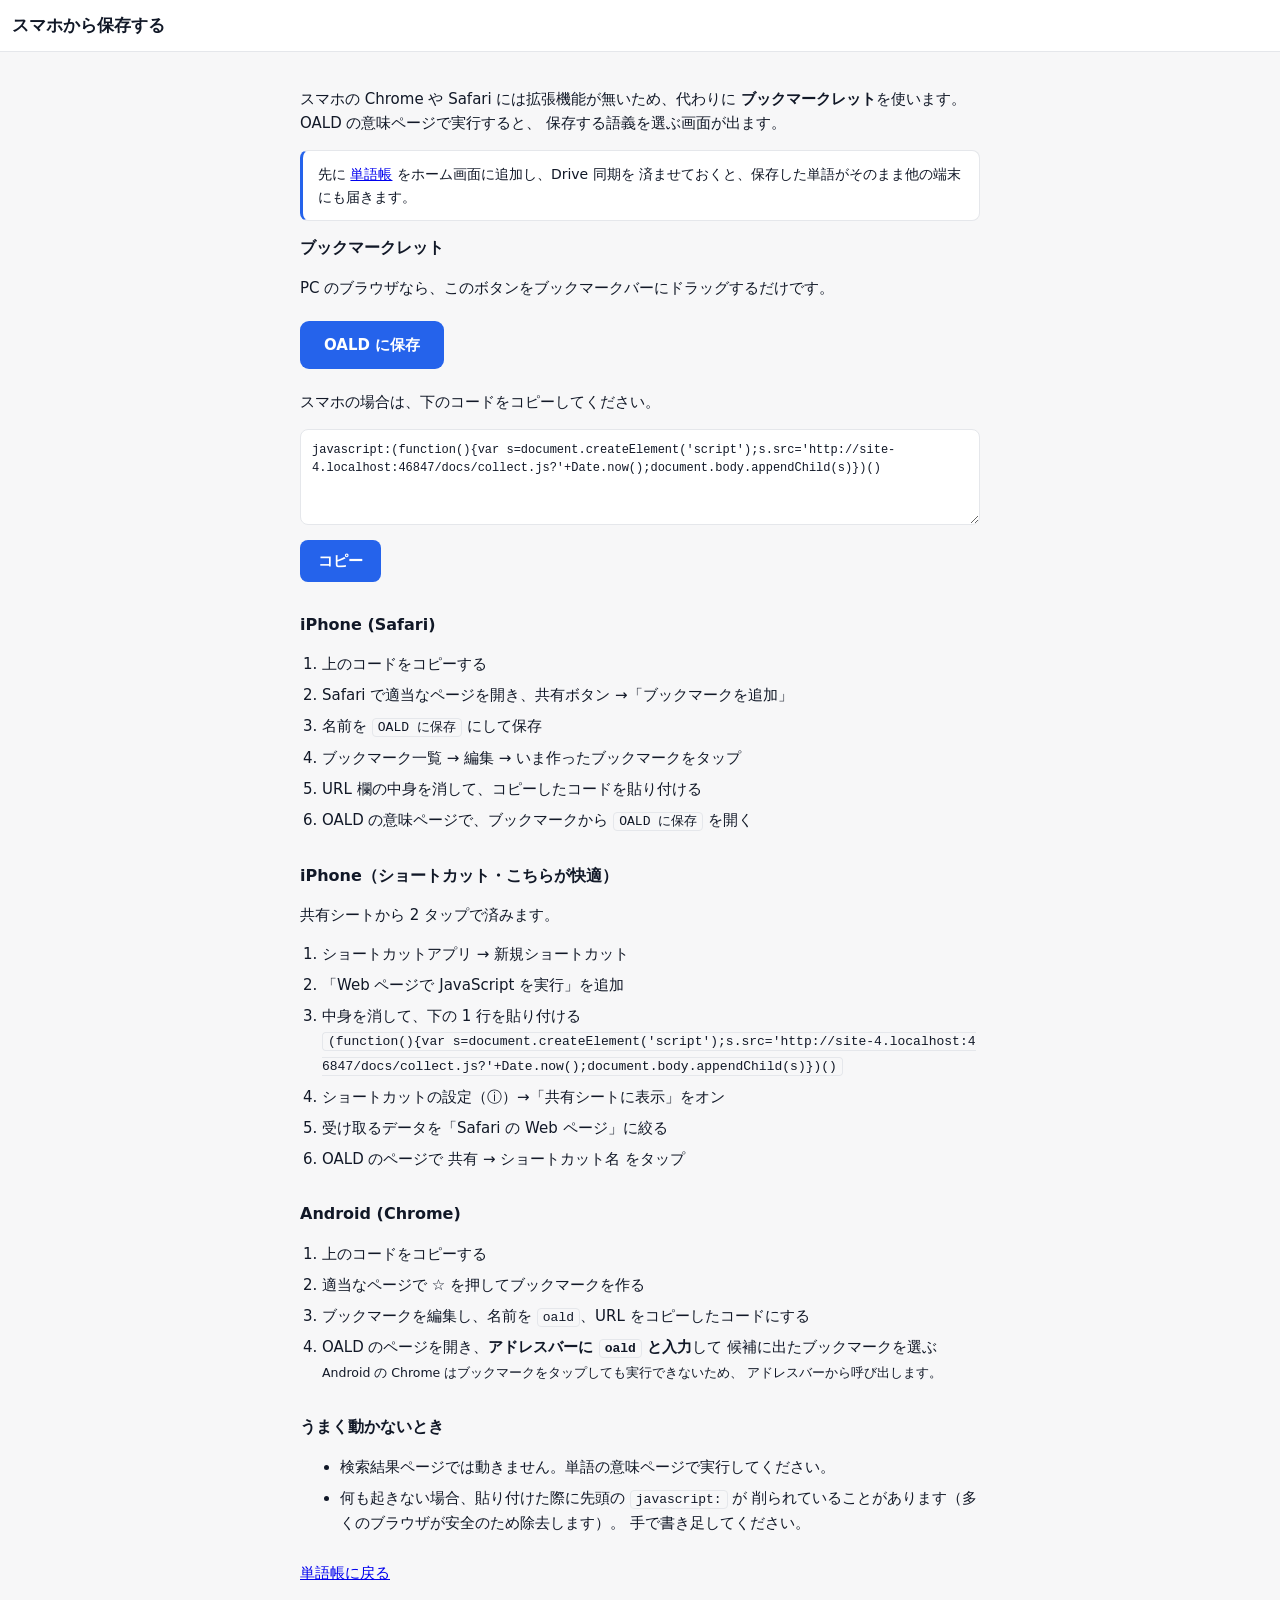
==== docs/bookmarklet.html @ ae875a9f "OALD Vocab: extension, PWA, Drive sync and bookmarklet Chrome extension that saves words from the Ox" ====
<!doctype html>
<html lang="ja">
<meta charset="utf-8">
<meta name="viewport" content="width=device-width, initial-scale=1, viewport-fit=cover">
<meta name="theme-color" content="#1b1e25">
<title>スマホから保存する - OALD 単語帳</title>
<link rel="stylesheet" href="review.css">
<link rel="stylesheet" href="mobile.css">
<style>
  .doc { max-width: 720px; margin: 0 auto; padding: 20px; }
  .doc h2 { font-size: 16px; margin: 30px 0 10px; }
  .doc h2:first-of-type { margin-top: 12px; }
  .doc ol { padding-left: 22px; }
  .doc li { margin: 7px 0; }
  .doc code {
    background: var(--bg); border: 1px solid var(--line); border-radius: 4px;
    padding: 1px 5px; font-size: 13px; word-break: break-all;
  }
  .grab {
    display: inline-block; background: var(--accent); color: #fff;
    padding: 12px 24px; border-radius: 9px; font-weight: 700;
    text-decoration: none; margin: 6px 0;
  }
  .code-box {
    width: 100%; font: 12px/1.5 ui-monospace, monospace; padding: 11px;
    border: 1px solid var(--line); border-radius: 8px;
    background: var(--card); color: var(--text); resize: vertical;
  }
  .copy { padding: 9px 18px; background: var(--accent); color: #fff;
    border: 0; border-radius: 8px; font-weight: 600; cursor: pointer; margin-top: 8px; }
  .note-box {
    border: 1px solid var(--line); border-left: 3px solid var(--accent);
    background: var(--card); border-radius: 8px; padding: 12px 15px;
    font-size: 14px; margin: 14px 0;
  }
</style>

<header><h1>スマホから保存する</h1></header>

<div class="doc">
  <p>スマホの Chrome や Safari には拡張機能が無いため、代わりに
    <b>ブックマークレット</b>を使います。OALD の意味ページで実行すると、
    保存する語義を選ぶ画面が出ます。</p>

  <div class="note-box">
    先に <a href="index.html">単語帳</a> をホーム画面に追加し、Drive 同期を
    済ませておくと、保存した単語がそのまま他の端末にも届きます。
  </div>

  <h2>ブックマークレット</h2>
  <p>PC のブラウザなら、このボタンをブックマークバーにドラッグするだけです。</p>
  <p><a class="grab" id="drag" href="#">OALD に保存</a></p>

  <p>スマホの場合は、下のコードをコピーしてください。</p>
  <textarea class="code-box" id="code" rows="4" readonly></textarea>
  <button class="copy" id="copy" type="button">コピー</button>

  <h2>iPhone (Safari)</h2>
  <ol>
    <li>上のコードをコピーする</li>
    <li>Safari で適当なページを開き、共有ボタン →「ブックマークを追加」</li>
    <li>名前を <code>OALD に保存</code> にして保存</li>
    <li>ブックマーク一覧 → 編集 → いま作ったブックマークをタップ</li>
    <li>URL 欄の中身を消して、コピーしたコードを貼り付ける</li>
    <li>OALD の意味ページで、ブックマークから <code>OALD に保存</code> を開く</li>
  </ol>

  <h2>iPhone（ショートカット・こちらが快適）</h2>
  <p>共有シートから 2 タップで済みます。</p>
  <ol>
    <li>ショートカットアプリ → 新規ショートカット</li>
    <li>「Web ページで JavaScript を実行」を追加</li>
    <li>中身を消して、下の 1 行を貼り付ける<br>
      <code id="shortcut-code"></code></li>
    <li>ショートカットの設定（ⓘ）→「共有シートに表示」をオン</li>
    <li>受け取るデータを「Safari の Web ページ」に絞る</li>
    <li>OALD のページで 共有 → ショートカット名 をタップ</li>
  </ol>

  <h2>Android (Chrome)</h2>
  <ol>
    <li>上のコードをコピーする</li>
    <li>適当なページで ☆ を押してブックマークを作る</li>
    <li>ブックマークを編集し、名前を <code>oald</code>、URL をコピーしたコードにする</li>
    <li>OALD のページを開き、<b>アドレスバーに <code>oald</code> と入力</b>して
      候補に出たブックマークを選ぶ<br>
      <small>Android の Chrome はブックマークをタップしても実行できないため、
        アドレスバーから呼び出します。</small></li>
  </ol>

  <h2>うまく動かないとき</h2>
  <ul>
    <li>検索結果ページでは動きません。単語の意味ページで実行してください。</li>
    <li>何も起きない場合、貼り付けた際に先頭の <code>javascript:</code> が
      削られていることがあります（多くのブラウザが安全のため除去します）。
      手で書き足してください。</li>
  </ul>

  <p style="margin-top:26px"><a href="index.html">単語帳に戻る</a></p>
</div>

<script>
  const base = new URL('.', location.href).href;
  const inner = "(function(){var s=document.createElement('script');"
    + "s.src='" + base + "collect.js?'+Date.now();"
    + "document.body.appendChild(s)})()";

  document.getElementById('drag').href = 'javascript:' + inner;
  document.getElementById('code').value = 'javascript:' + inner;
  document.getElementById('shortcut-code').textContent = inner;

  document.getElementById('copy').addEventListener('click', async () => {
    const btn = document.getElementById('copy');
    try {
      await navigator.clipboard.writeText(document.getElementById('code').value);
      btn.textContent = 'コピーしました';
    } catch {
      /* Clipboard access is refused in some mobile contexts; selecting the
         text is then the only thing left to offer. */
      document.getElementById('code').select();
      btn.textContent = '選択しました。長押しでコピー';
    }
    setTimeout(() => { btn.textContent = 'コピー'; }, 2500);
  });
</script>
</html>
---- docs/review.css ----
:root {
  color-scheme: light dark;
  --bg: #f7f7f8; --card: #fff; --text: #111827; --muted: #6b7280;
  --line: #e5e7eb; --accent: #2563eb; --ok: #059669; --bad: #dc2626;
}
@media (prefers-color-scheme: dark) {
  :root {
    --bg: #111318; --card: #1b1e25; --text: #e8eaed; --muted: #9aa0a6;
    --line: #2c313a; --accent: #60a5fa; --ok: #34d399; --bad: #f87171;
  }
}
* { box-sizing: border-box; }
body {
  margin: 0; background: var(--bg); color: var(--text);
  font: 15px/1.6 system-ui, -apple-system, "Segoe UI", "Hiragino Sans", "Noto Sans JP", sans-serif;
}
header {
  display: flex; align-items: center; gap: 14px; flex-wrap: wrap;
  padding: 12px 20px; background: var(--card);
  border-bottom: 1px solid var(--line);
  position: sticky; top: 0; z-index: 10;
}
h1 { font-size: 17px; margin: 0; }
.spacer { flex: 1; }
nav { display: flex; gap: 4px; }
button { font: inherit; cursor: pointer; border: 0; border-radius: 6px; }
.tab { padding: 6px 14px; background: transparent; color: var(--muted); font-weight: 600; }
.tab.is-active { background: var(--accent); color: #fff; }
.ghost { padding: 6px 10px; background: transparent; color: var(--muted); }
.ghost:hover { background: var(--bg); }

section { max-width: 860px; margin: 0 auto; padding: 20px; }
.toolbar { display: flex; gap: 10px; align-items: center; margin-bottom: 18px; }
.toolbar input, .toolbar select {
  font: inherit; padding: 8px 11px; border-radius: 7px;
  border: 1px solid var(--line); background: var(--card); color: var(--text);
}
.toolbar input { flex: 1; }
.count { color: var(--muted); font-size: 13px; white-space: nowrap; }

/* Saved-on date is a first-class grouping, not a footnote. */
.date-group {
  margin: 26px 0 10px; font-size: 13px; font-weight: 700; color: var(--muted);
  display: flex; align-items: center; gap: 10px;
}
.date-group::after { content: ""; flex: 1; height: 1px; background: var(--line); }
.date-group:first-child { margin-top: 0; }

.card {
  background: var(--card); border: 1px solid var(--line);
  border-radius: 10px; padding: 14px 16px; margin-bottom: 10px;
}
.card-head { display: flex; align-items: baseline; gap: 8px; flex-wrap: wrap; }
.hw { font-size: 19px; font-weight: 700; }
.pos { color: var(--muted); font-style: italic; font-size: 13px; }
.cefr {
  background: var(--accent); color: #fff; border-radius: 3px;
  padding: 1px 5px; font-size: 10px; font-weight: 700;
}
.phon { color: var(--muted); font-size: 13px; }
.audio {
  background: transparent; color: var(--accent);
  padding: 2px 5px; font-size: 12px; border: 1px solid var(--line); border-radius: 4px;
}
.card-head .spacer { flex: 1; }
.box { font-size: 11px; color: var(--muted); }
.body { margin-top: 10px; }
.sense { margin: 0 0 12px; }
.def { margin: 0; }
.def .lbl { color: var(--muted); font-style: italic; margin-right: 5px; font-size: 13px; }
ul.ex { margin: 5px 0 0; padding-left: 18px; color: var(--muted); font-size: 14px; }
ul.ex li { margin: 2px 0; }
.collocs { margin-top: 6px; font-size: 13px; }
.collocs b { color: var(--muted); font-weight: 600; }
.chip {
  display: inline-block; background: var(--bg); border: 1px solid var(--line);
  border-radius: 999px; padding: 1px 9px; margin: 2px 3px 2px 0; font-size: 12px;
}
.note {
  width: 100%; margin-top: 8px; font: inherit; font-size: 14px;
  padding: 7px 10px; border-radius: 7px;
  border: 1px dashed var(--line); background: transparent; color: var(--text);
}
.note:focus { border-style: solid; outline: none; border-color: var(--accent); }
.actions { display: flex; gap: 8px; margin-top: 10px; }
.actions a, .actions button {
  font-size: 13px; color: var(--muted); background: transparent;
  text-decoration: none; padding: 3px 8px; border-radius: 5px;
}
.actions a:hover, .actions button:hover { background: var(--bg); color: var(--text); }
.del:hover { color: var(--bad) !important; }
.empty { text-align: center; color: var(--muted); padding: 60px 20px; }

/* Review mode */
.card-area { max-width: 620px; margin: 0 auto; }
.flash {
  background: var(--card); border: 1px solid var(--line); border-radius: 14px;
  padding: 34px 26px; text-align: center; min-height: 260px;
  display: flex; flex-direction: column; justify-content: center; gap: 14px;
}
.flash .hw { font-size: 32px; }
.flash .answer { text-align: left; }
.grade { display: flex; gap: 10px; justify-content: center; margin-top: 18px; }
.grade button { padding: 11px 26px; font-weight: 700; color: #fff; }
.grade .no { background: var(--bad); }
.grade .yes { background: var(--ok); }
.reveal { padding: 11px 26px; background: var(--accent); color: #fff; font-weight: 700; }
.progress { text-align: center; color: var(--muted); font-size: 13px; margin-bottom: 14px; }

/* ---------- audio ---------- */
.audio.big { font-size: 14px; padding: 6px 14px; font-weight: 600; }
.pron-row {
  display: flex; align-items: center; justify-content: center;
  gap: 10px; flex-wrap: wrap; margin: 4px 0 10px;
}
.hw.small { font-size: 17px; font-weight: 700; }

/* ---------- quiz setup ---------- */
#quiz-setup h2 { font-size: 14px; color: var(--muted); margin: 0 0 12px; }
.modes { display: grid; gap: 8px; margin-bottom: 18px; }
.mode {
  display: flex; align-items: center; gap: 12px; cursor: pointer;
  background: var(--card); border: 1px solid var(--line);
  border-radius: 9px; padding: 11px 14px;
}
.mode:hover { border-color: var(--accent); }
.mode.off { opacity: .45; cursor: default; }
.mode.off:hover { border-color: var(--line); }
.mode span { display: block; }
.mode > span:nth-of-type(1) { flex: 1; }
.mode b { display: block; font-size: 14px; font-weight: 600; }
.mode small { color: var(--muted); font-size: 12px; }
.mode .usable { color: var(--muted); font-size: 12px; white-space: nowrap; }
.count-row {
  display: flex; align-items: center; gap: 10px;
  color: var(--muted); font-size: 13px; margin-bottom: 18px;
}
.count-row input {
  width: 76px; font: inherit; padding: 7px 10px;
  border: 1px solid var(--line); border-radius: 7px;
  background: var(--card); color: var(--text);
}

/* ---------- quiz question ---------- */
.flash.quiz { min-height: 0; padding: 26px 24px; }
.q-mode { font-size: 11px; color: var(--muted); letter-spacing: .04em; }
.q-def { font-size: 19px; line-height: 1.5; }
.q-sentence { font-size: 18px; line-height: 1.7; text-align: left; }
.q-sub { font-size: 13px; color: var(--muted); }
.q-label { font-size: 12px; color: var(--muted); margin: 14px 0 6px; text-align: left; }
/* OALD sometimes gives a whole topic plate rather than a single object, so
   allow enough height for those to stay readable. */
.q-image {
  max-width: 100%; max-height: 360px; object-fit: contain;
  margin: 0 auto; border-radius: 8px; background: #fff; padding: 6px;
}
.q-audio { display: flex; justify-content: center; gap: 10px; }

.choices { display: grid; gap: 9px; margin-top: 16px; }
.choice {
  text-align: left; padding: 13px 16px; font-size: 15px;
  background: var(--card); color: var(--text);
  border: 1px solid var(--line); border-radius: 9px;
}
.choice:hover:not(:disabled) { border-color: var(--accent); }
.choice:disabled { cursor: default; }
.choice.is-correct { border-color: var(--ok); background: color-mix(in srgb, var(--ok) 14%, transparent); }
.choice.is-wrong { border-color: var(--bad); background: color-mix(in srgb, var(--bad) 14%, transparent); }

.input-row { display: flex; gap: 8px; margin-top: 16px; }
.answer-input {
  flex: 1; font: inherit; font-size: 16px; padding: 11px 13px;
  border: 1px solid var(--line); border-radius: 9px;
  background: var(--card); color: var(--text); resize: vertical;
}
.answer-input:focus { outline: none; border-color: var(--accent); }
.answer-input.is-correct { border-color: var(--ok); }
.answer-input.is-wrong { border-color: var(--bad); }
.mic {
  padding: 0 14px; font-size: 17px;
  background: var(--card); border: 1px solid var(--line);
}
.mic:hover { border-color: var(--accent); }
.mic.listening { background: var(--bad); border-color: var(--bad); }

.q-foot { margin-top: 18px; text-align: center; }
.verdict { font-size: 17px; font-weight: 700; margin-bottom: 8px; }
.verdict.ok { color: var(--ok); }
.verdict.ng { color: var(--bad); }
.q-detail { font-size: 14px; color: var(--muted); margin-bottom: 10px; }
.q-model { font-size: 14px; color: var(--muted); }
.q-model-box {
  background: var(--card); border: 1px solid var(--line);
  border-radius: 9px; padding: 14px 16px; margin-top: 14px; text-align: left;
}
.chip.hit { border-color: var(--ok); color: var(--ok); }
.chip.miss { opacity: .55; text-decoration: line-through; }

/* ---------- graduation / archive ---------- */
.badge {
  background: var(--muted); color: var(--card);
  border-radius: 3px; padding: 1px 6px; font-size: 10px; font-weight: 700;
}
.card.is-archived { opacity: .72; border-style: dashed; }
.grade.secondary { margin-top: 10px; }
.graduate {
  padding: 8px 20px; font-size: 13px; font-weight: 600;
  background: transparent; color: var(--muted);
  border: 1px solid var(--line); border-radius: 6px;
}
.graduate:hover { border-color: var(--ok); color: var(--ok); }

/* ---------- two-months-old, not graduated ---------- */
.attention {
  border: 1px solid var(--line); border-left: 3px solid #d97706;
  background: var(--card); border-radius: 9px;
  padding: 12px 16px; margin-bottom: 22px;
}
.attention-head { display: flex; align-items: center; gap: 10px; flex-wrap: wrap; }
.attention-head b { font-size: 14px; white-space: nowrap; }
.attention-head .count { flex: 1; white-space: normal; }
#attention-body { margin-top: 14px; }
#attention-body .card { background: var(--bg); }

/* ---------- sense heading / removal ---------- */
.sense-head { display: flex; align-items: center; gap: 8px; margin-bottom: 2px; }
.sense-head .spacer { flex: 1; }
.shcut {
  font-size: 11px; font-weight: 700; letter-spacing: .04em;
  text-transform: uppercase; color: var(--muted);
}
.sense-drop {
  background: transparent; color: var(--muted);
  font-size: 15px; line-height: 1; padding: 2px 7px; border-radius: 5px;
  opacity: 0; transition: opacity .12s;
}
.card:hover .sense-drop { opacity: 1; }
.sense-drop:hover { background: var(--bg); color: var(--bad); }

/* ---------- offline ---------- */
.offline-note {
  margin: 0 0 16px; padding: 10px 14px; font-size: 13px;
  color: #92400e; background: #fffbeb;
  border: 1px solid #fcd34d; border-left: 3px solid #d97706;
  border-radius: 8px;
}
@media (prefers-color-scheme: dark) {
  .offline-note { color: #fcd34d; background: #2b2410; border-color: #78500a; }
}
.q-broken {
  padding: 26px 16px; font-size: 15px; color: var(--muted);
  border: 1px dashed var(--line); border-radius: 9px;
}
---- docs/mobile.css ----
/* Phone-only adjustments on top of the shared review.css. */

.sync-status {
  max-width: 860px; margin: 10px auto 0; padding: 8px 14px;
  font-size: 13px; color: var(--muted);
  background: var(--card); border: 1px solid var(--line); border-radius: 8px;
}
.sync-status.is-ok { color: var(--ok); border-color: var(--ok); }
.sync-status.is-bad { color: var(--bad); border-color: var(--bad); }
.sync-status.is-warn { color: #92400e; background: #fffbeb; border-color: #fcd34d; }
@media (prefers-color-scheme: dark) {
  .sync-status.is-warn { color: #fcd34d; background: #2b2410; border-color: #78500a; }
}

@media (max-width: 760px) {
  header { gap: 8px 6px; padding: 10px 12px; }
  h1 { font-size: 15px; width: 100%; }
  .spacer { display: none; }
  /* Tabs get a row to themselves - sharing one with the action buttons
     squeezes them until the labels wrap onto three lines. */
  nav { flex: 1 1 100%; }
  .tab { flex: 1; padding: 9px 4px; font-size: 13px; white-space: nowrap; }
  header .ghost { flex: 1; padding: 8px 4px; font-size: 12px; white-space: nowrap; }

  section { padding: 14px 12px; }
  .sync-status { margin: 8px 12px 0; }

  /* Filters stack rather than squeezing into an unusable row. */
  .toolbar { flex-wrap: wrap; }
  .toolbar input { flex: 1 1 100%; }
  .toolbar select { flex: 1; }
  .count { width: 100%; }

  .flash { padding: 24px 16px; min-height: 200px; }
  .flash .hw { font-size: 27px; }
  .q-def { font-size: 17px; }
  .q-sentence { font-size: 16px; }

  /* Comfortable tap targets. */
  .choice { padding: 15px 14px; }
  .grade button, .reveal { padding: 13px 22px; }
  .audio.big { padding: 9px 16px; }
  /* iOS zooms the page when a focused field is under 16px. */
  .answer-input, .toolbar input, .toolbar select, .note, .count-row input {
    font-size: 16px;
  }
  .sense-drop { opacity: 1; }
}

/* Keep content clear of the iPhone home indicator and notch. */
@supports (padding: max(0px)) {
  body { padding-bottom: max(0px, env(safe-area-inset-bottom)); }
  header { padding-left: max(12px, env(safe-area-inset-left)); }
}
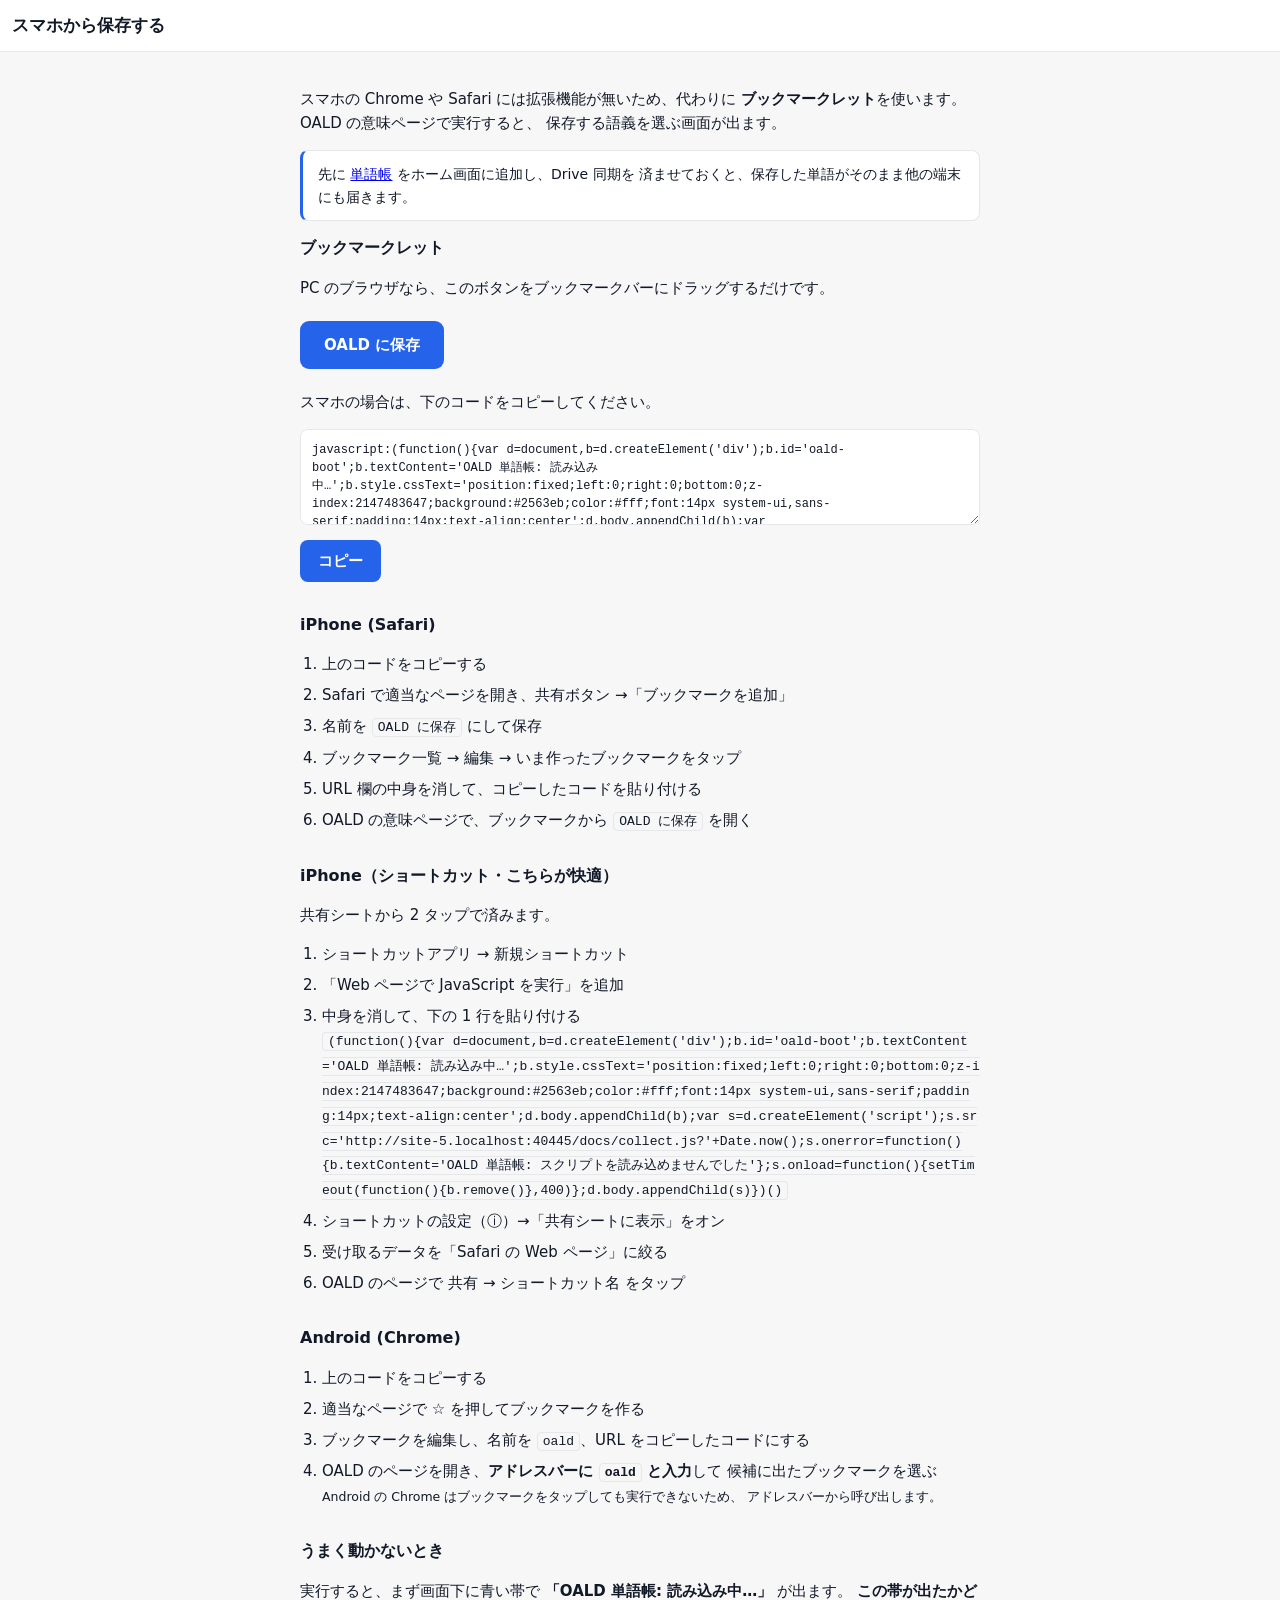
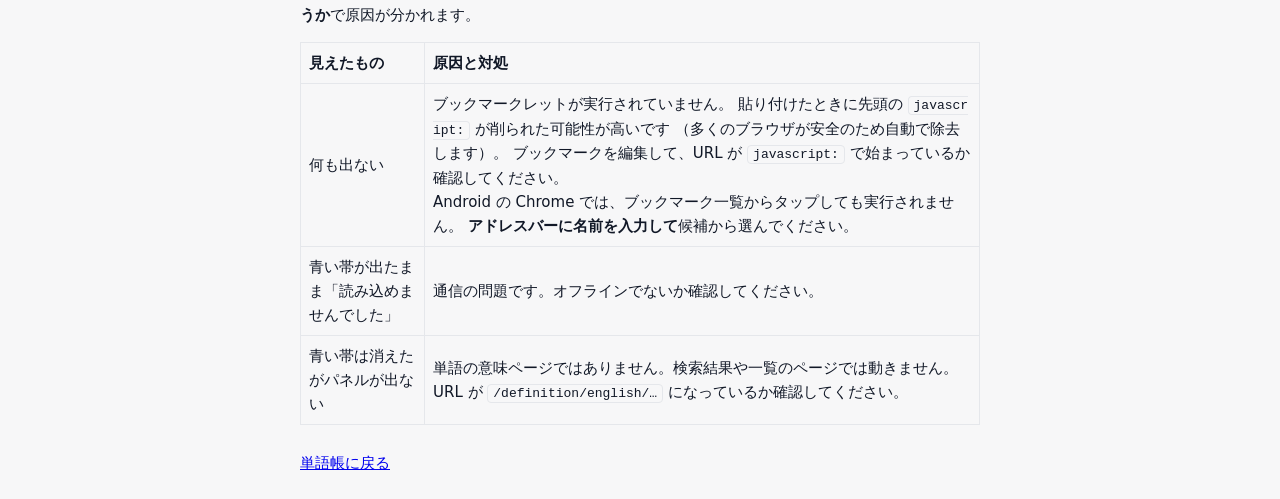
==== commit 5279e76c: "Make the bookmarklet say whether it ran A bookmarklet that never executed and a script that failed t" ====
--- a/docs/bookmarklet.html
+++ b/docs/bookmarklet.html
@@ -89,21 +89,63 @@
   </ol>
 
   <h2>うまく動かないとき</h2>
-  <ul>
-    <li>検索結果ページでは動きません。単語の意味ページで実行してください。</li>
-    <li>何も起きない場合、貼り付けた際に先頭の <code>javascript:</code> が
-      削られていることがあります（多くのブラウザが安全のため除去します）。
-      手で書き足してください。</li>
-  </ul>
+
+  <p>実行すると、まず画面下に青い帯で <b>「OALD 単語帳: 読み込み中…」</b> が出ます。
+    <b>この帯が出たかどうか</b>で原因が分かれます。</p>
+
+  <table style="width:100%;border-collapse:collapse;margin:12px 0">
+    <tr>
+      <th style="border:1px solid var(--line);padding:8px;text-align:left">見えたもの</th>
+      <th style="border:1px solid var(--line);padding:8px;text-align:left">原因と対処</th>
+    </tr>
+    <tr>
+      <td style="border:1px solid var(--line);padding:8px">何も出ない</td>
+      <td style="border:1px solid var(--line);padding:8px">
+        ブックマークレットが実行されていません。
+        貼り付けたときに先頭の <code>javascript:</code> が削られた可能性が高いです
+        （多くのブラウザが安全のため自動で除去します）。
+        ブックマークを編集して、URL が <code>javascript:</code> で始まっているか
+        確認してください。<br>
+        Android の Chrome では、ブックマーク一覧からタップしても実行されません。
+        <b>アドレスバーに名前を入力して</b>候補から選んでください。
+      </td>
+    </tr>
+    <tr>
+      <td style="border:1px solid var(--line);padding:8px">
+        青い帯が出たまま「読み込めませんでした」</td>
+      <td style="border:1px solid var(--line);padding:8px">
+        通信の問題です。オフラインでないか確認してください。</td>
+    </tr>
+    <tr>
+      <td style="border:1px solid var(--line);padding:8px">
+        青い帯は消えたがパネルが出ない</td>
+      <td style="border:1px solid var(--line);padding:8px">
+        単語の意味ページではありません。検索結果や一覧のページでは動きません。
+        URL が <code>/definition/english/…</code> になっているか確認してください。</td>
+    </tr>
+  </table>
 
   <p style="margin-top:26px"><a href="index.html">単語帳に戻る</a></p>
 </div>
 
 <script>
   const base = new URL('.', location.href).href;
-  const inner = "(function(){var s=document.createElement('script');"
+
+  /* The loader puts a banner up before it fetches anything. Without it, a
+     bookmarklet that never ran and a script that failed to load look exactly
+     the same from the outside: nothing happens. */
+  const inner = "(function(){var d=document,b=d.createElement('div');"
+    + "b.id='oald-boot';"
+    + "b.textContent='OALD 単語帳: 読み込み中…';"
+    + "b.style.cssText='position:fixed;left:0;right:0;bottom:0;z-index:2147483647;"
+    + "background:#2563eb;color:#fff;font:14px system-ui,sans-serif;padding:14px;"
+    + "text-align:center';"
+    + "d.body.appendChild(b);"
+    + "var s=d.createElement('script');"
     + "s.src='" + base + "collect.js?'+Date.now();"
-    + "document.body.appendChild(s)})()";
+    + "s.onerror=function(){b.textContent='OALD 単語帳: スクリプトを読み込めませんでした'};"
+    + "s.onload=function(){setTimeout(function(){b.remove()},400)};"
+    + "d.body.appendChild(s)})()";
 
   document.getElementById('drag').href = 'javascript:' + inner;
   document.getElementById('code').value = 'javascript:' + inner;
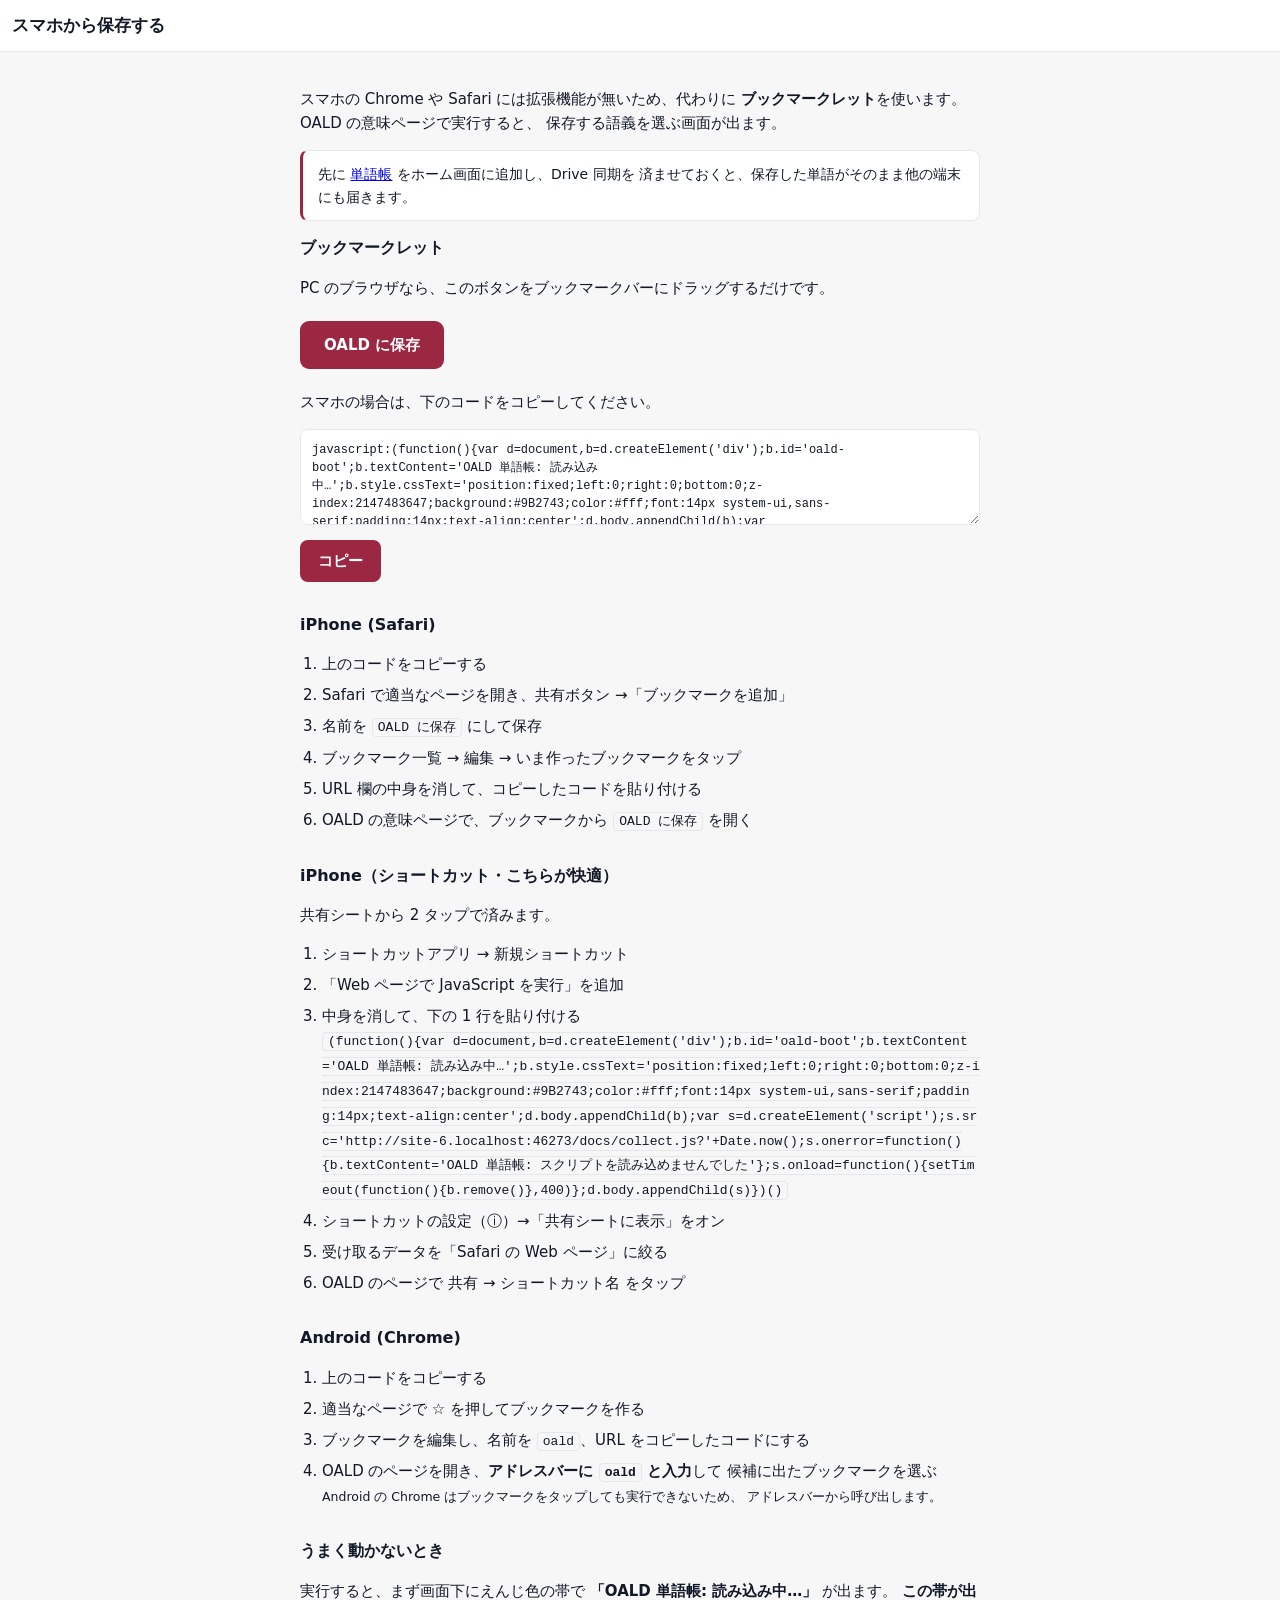
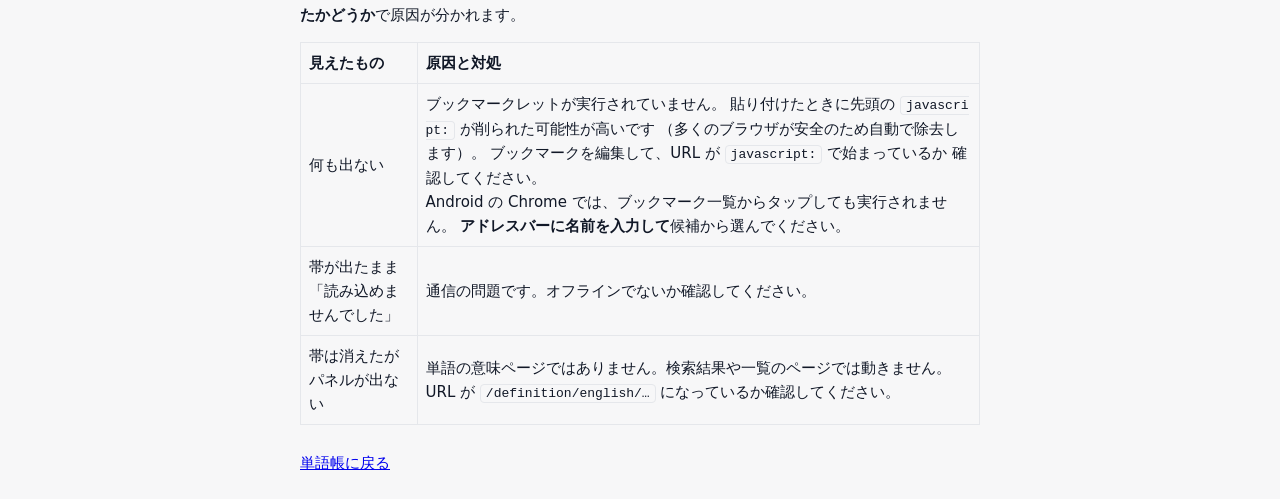
==== commit 32fcdf43: "Filter by every level a word carries, and dress the app in enji The level filter matched only the he" ====
--- a/docs/bookmarklet.html
+++ b/docs/bookmarklet.html
@@ -2,7 +2,7 @@
 <html lang="ja">
 <meta charset="utf-8">
 <meta name="viewport" content="width=device-width, initial-scale=1, viewport-fit=cover">
-<meta name="theme-color" content="#1b1e25">
+<meta name="theme-color" content="#9B2743">
 <title>スマホから保存する - OALD 単語帳</title>
 <link rel="stylesheet" href="review.css">
 <link rel="stylesheet" href="mobile.css">
@@ -90,7 +90,7 @@
 
   <h2>うまく動かないとき</h2>
 
-  <p>実行すると、まず画面下に青い帯で <b>「OALD 単語帳: 読み込み中…」</b> が出ます。
+  <p>実行すると、まず画面下にえんじ色の帯で <b>「OALD 単語帳: 読み込み中…」</b> が出ます。
     <b>この帯が出たかどうか</b>で原因が分かれます。</p>
 
   <table style="width:100%;border-collapse:collapse;margin:12px 0">
@@ -112,13 +112,13 @@
     </tr>
     <tr>
       <td style="border:1px solid var(--line);padding:8px">
-        青い帯が出たまま「読み込めませんでした」</td>
+        帯が出たまま「読み込めませんでした」</td>
       <td style="border:1px solid var(--line);padding:8px">
         通信の問題です。オフラインでないか確認してください。</td>
     </tr>
     <tr>
       <td style="border:1px solid var(--line);padding:8px">
-        青い帯は消えたがパネルが出ない</td>
+        帯は消えたがパネルが出ない</td>
       <td style="border:1px solid var(--line);padding:8px">
         単語の意味ページではありません。検索結果や一覧のページでは動きません。
         URL が <code>/definition/english/…</code> になっているか確認してください。</td>
@@ -138,7 +138,7 @@
     + "b.id='oald-boot';"
     + "b.textContent='OALD 単語帳: 読み込み中…';"
     + "b.style.cssText='position:fixed;left:0;right:0;bottom:0;z-index:2147483647;"
-    + "background:#2563eb;color:#fff;font:14px system-ui,sans-serif;padding:14px;"
+    + "background:#9B2743;color:#fff;font:14px system-ui,sans-serif;padding:14px;"
     + "text-align:center';"
     + "d.body.appendChild(b);"
     + "var s=d.createElement('script');"
--- a/docs/review.css
+++ b/docs/review.css
@@ -1,12 +1,12 @@
 :root {
   color-scheme: light dark;
   --bg: #f7f7f8; --card: #fff; --text: #111827; --muted: #6b7280;
-  --line: #e5e7eb; --accent: #2563eb; --ok: #059669; --bad: #dc2626;
+  --line: #e5e7eb; --accent: #9B2743; --ok: #059669; --bad: #dc2626;
 }
 @media (prefers-color-scheme: dark) {
   :root {
     --bg: #111318; --card: #1b1e25; --text: #e8eaed; --muted: #9aa0a6;
-    --line: #2c313a; --accent: #60a5fa; --ok: #34d399; --bad: #f87171;
+    --line: #2c313a; --accent: #C2415C; --ok: #34d399; --bad: #f87171;
   }
 }
 * { box-sizing: border-box; }
